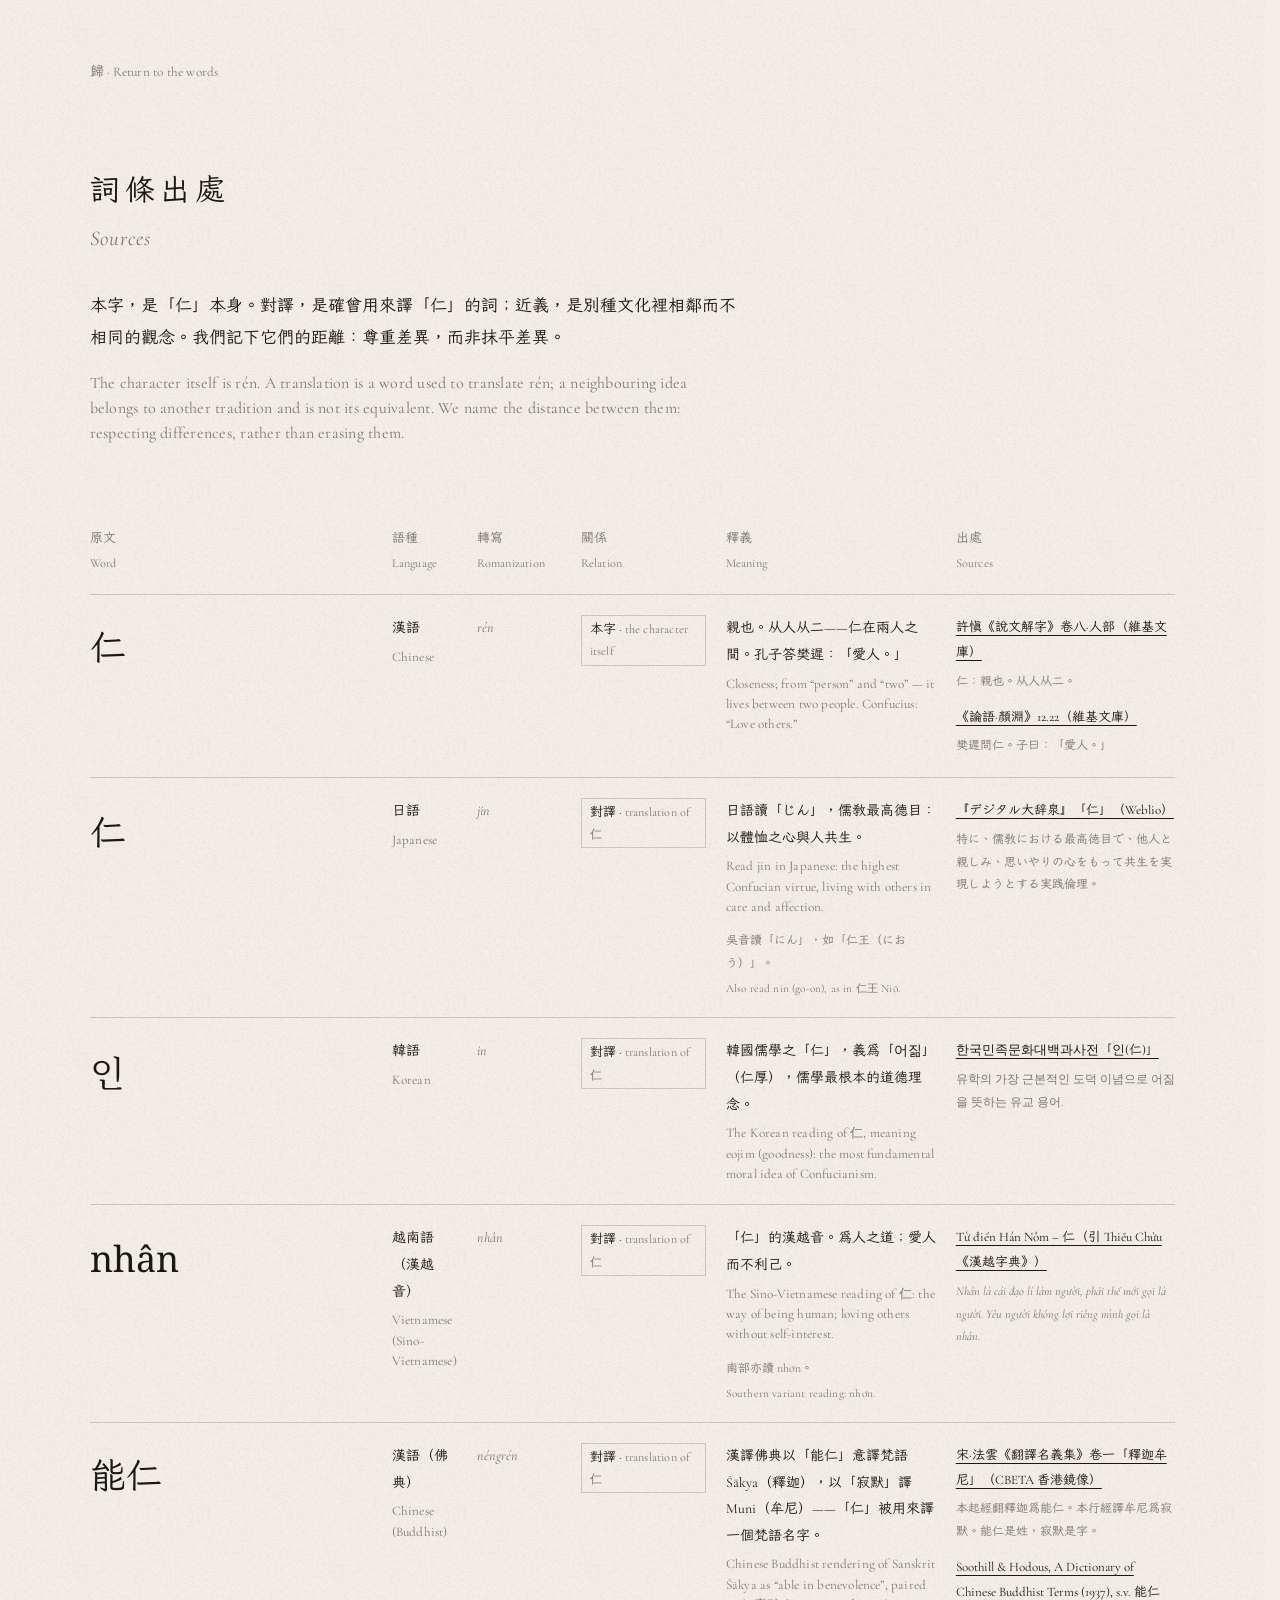
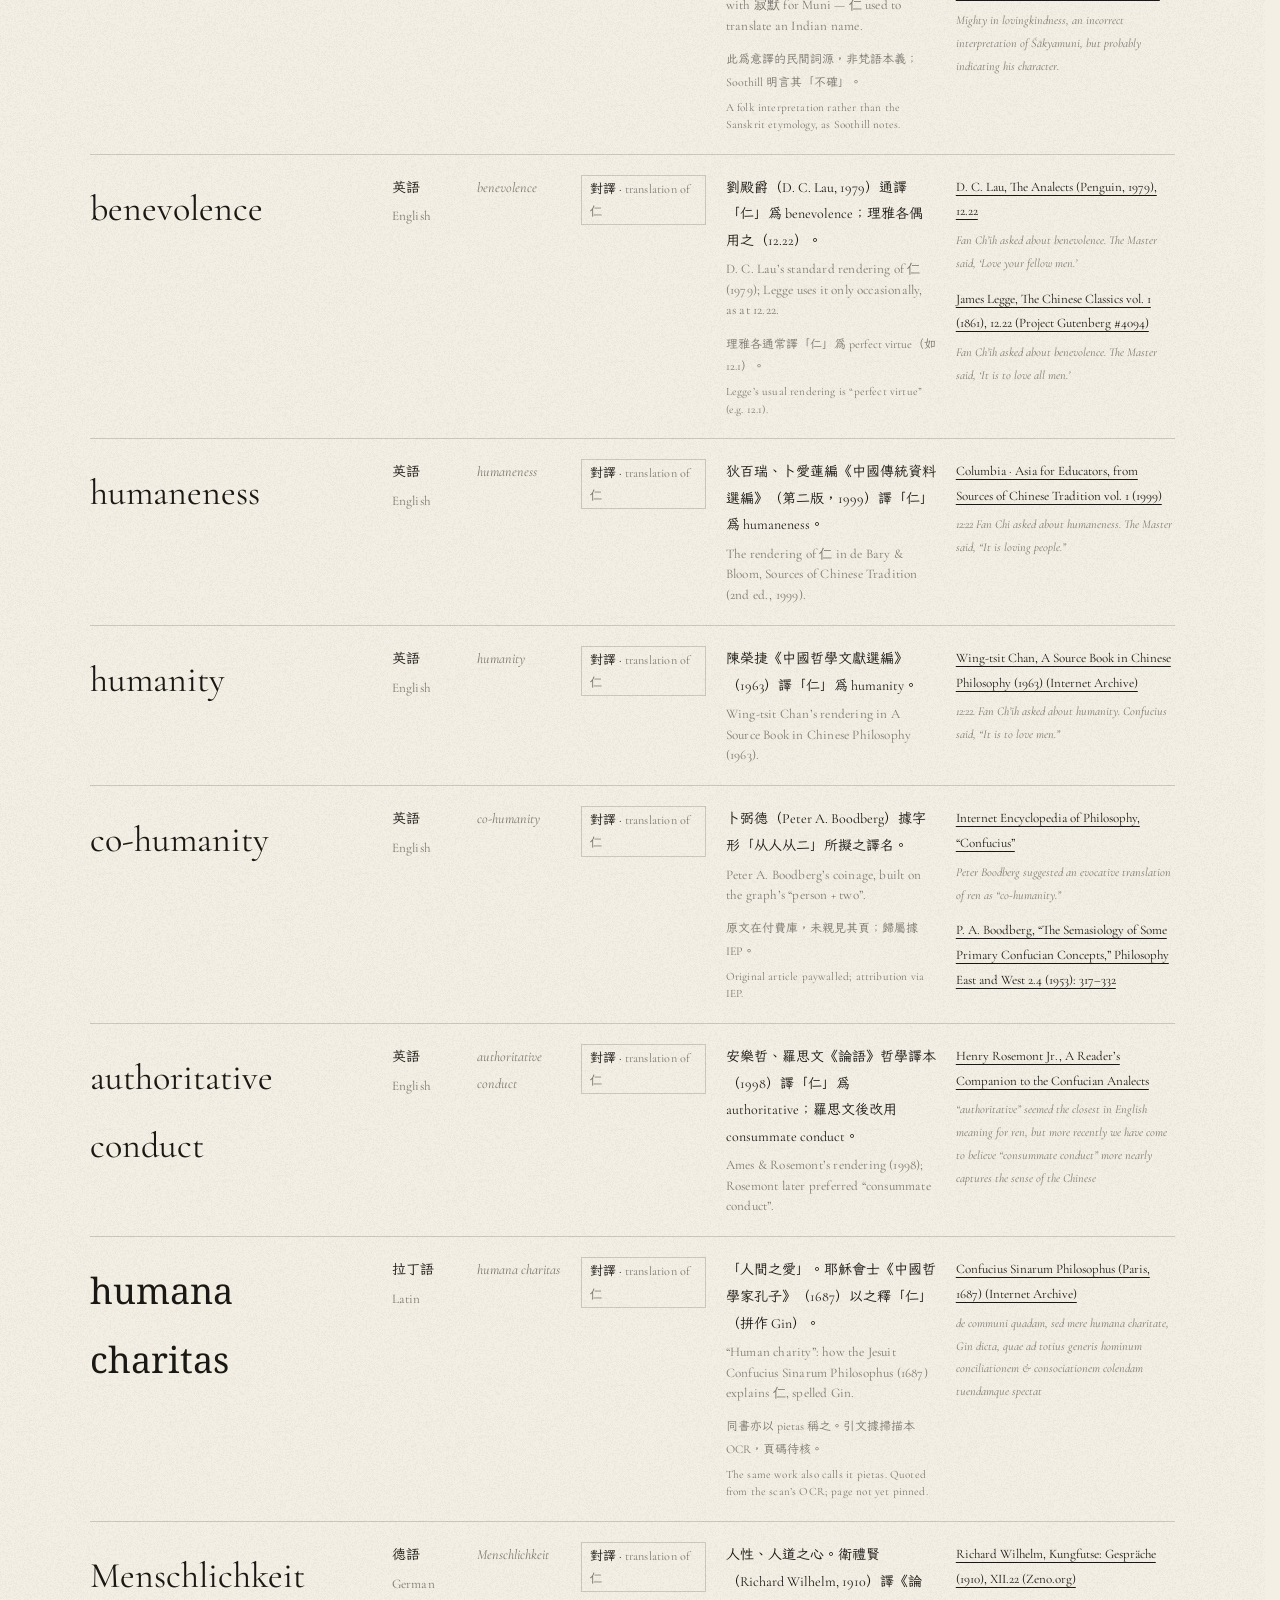
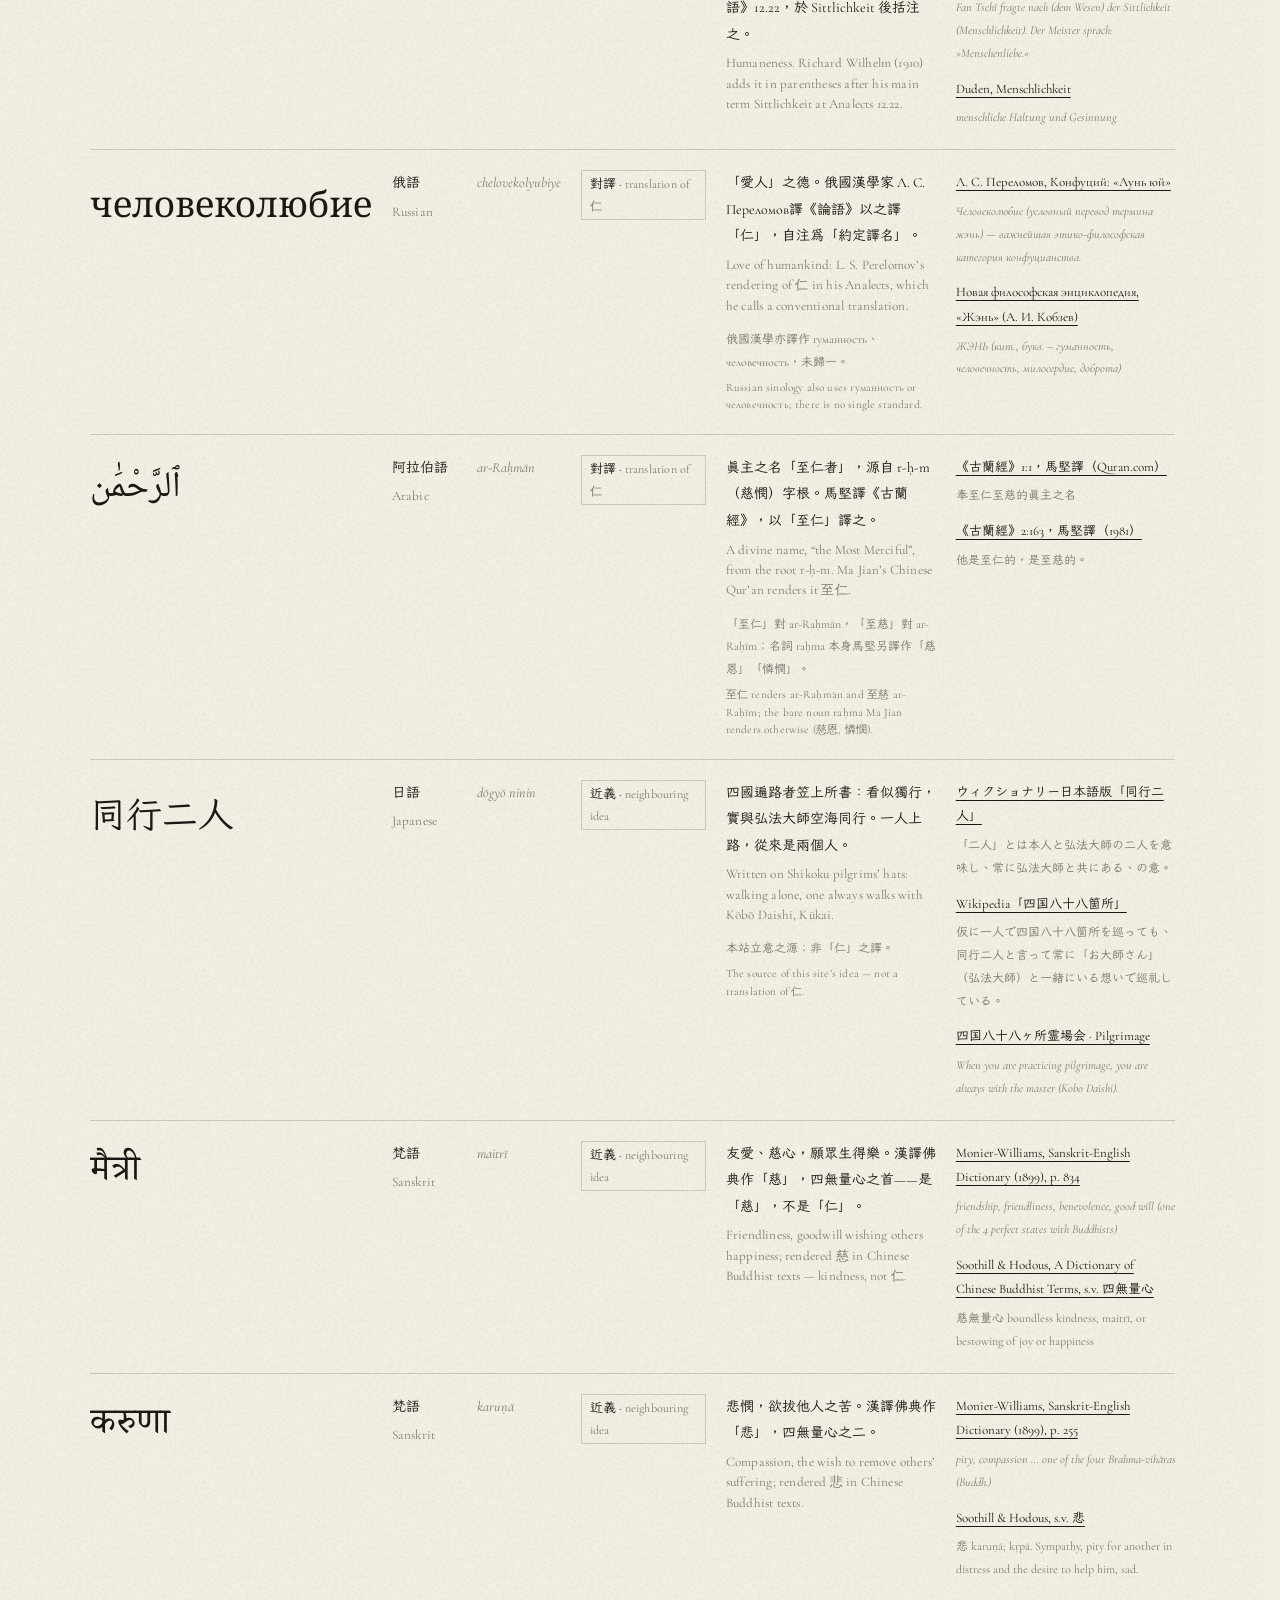
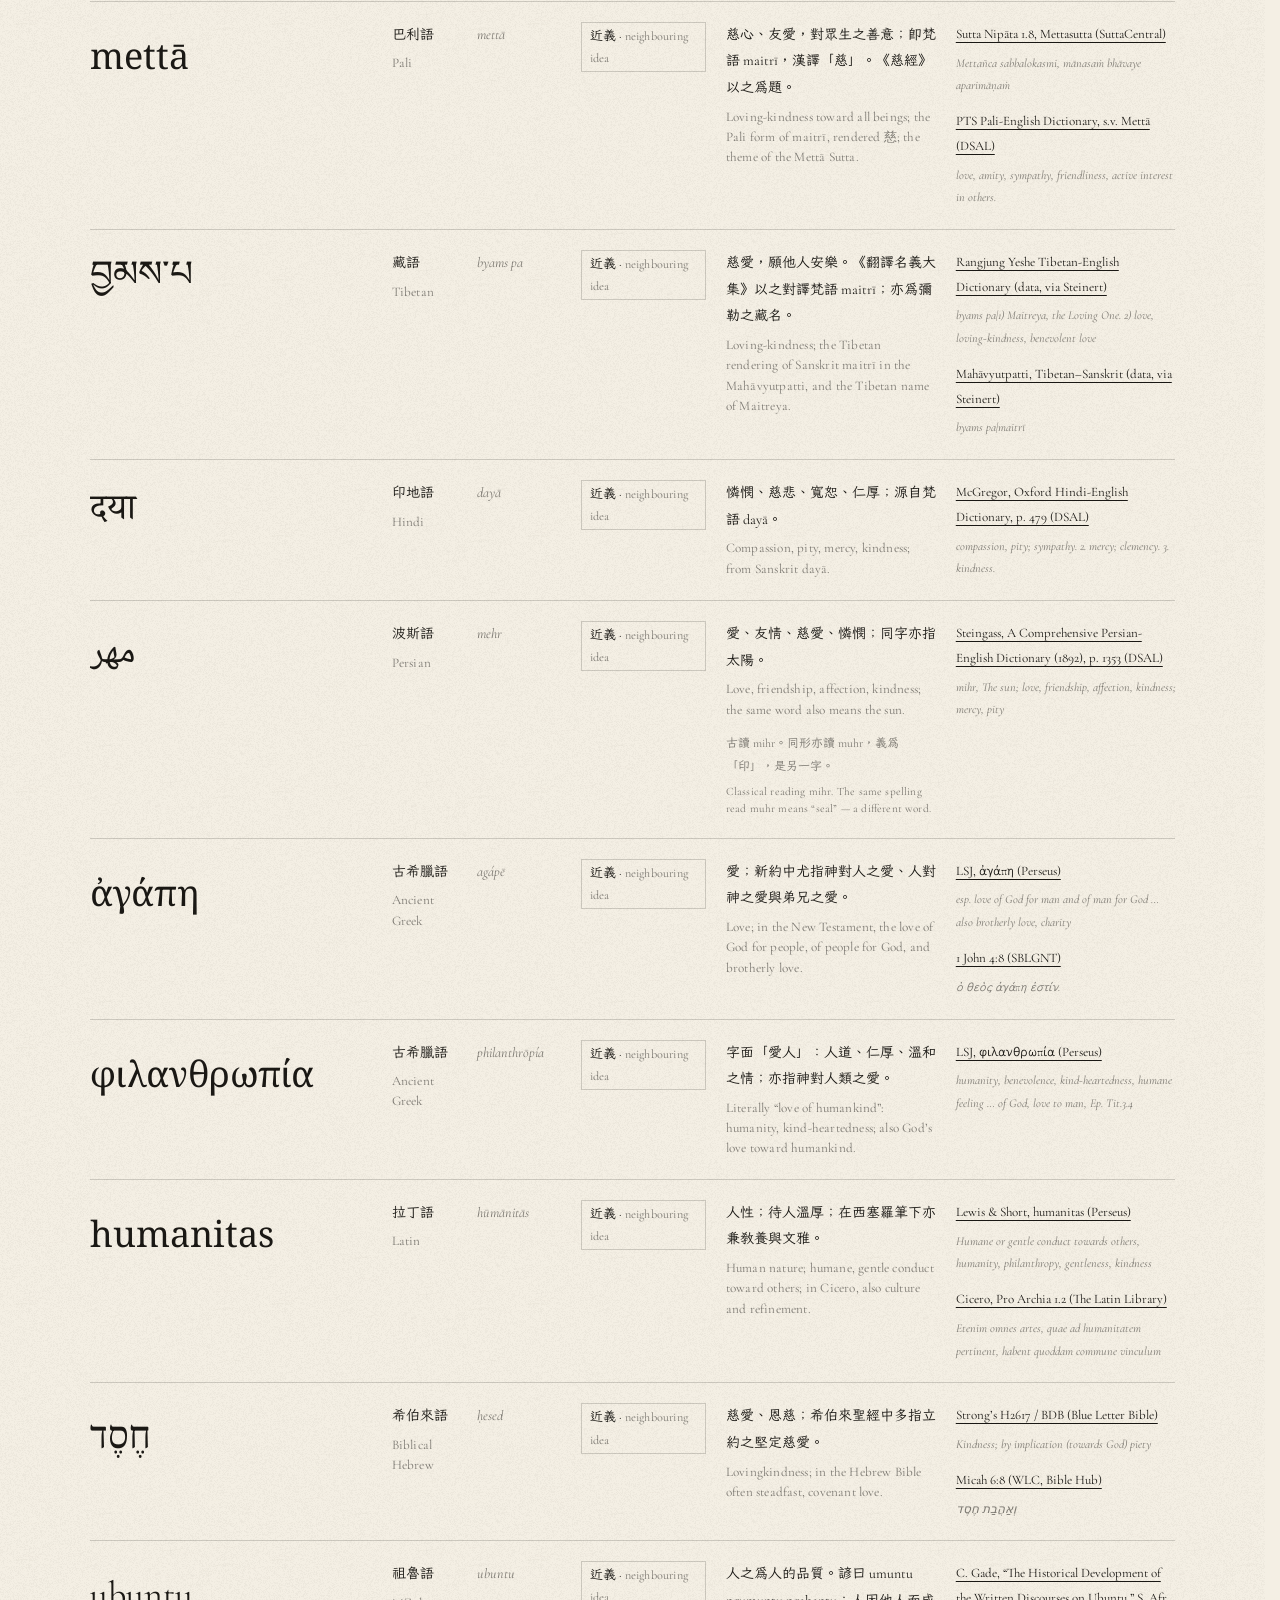
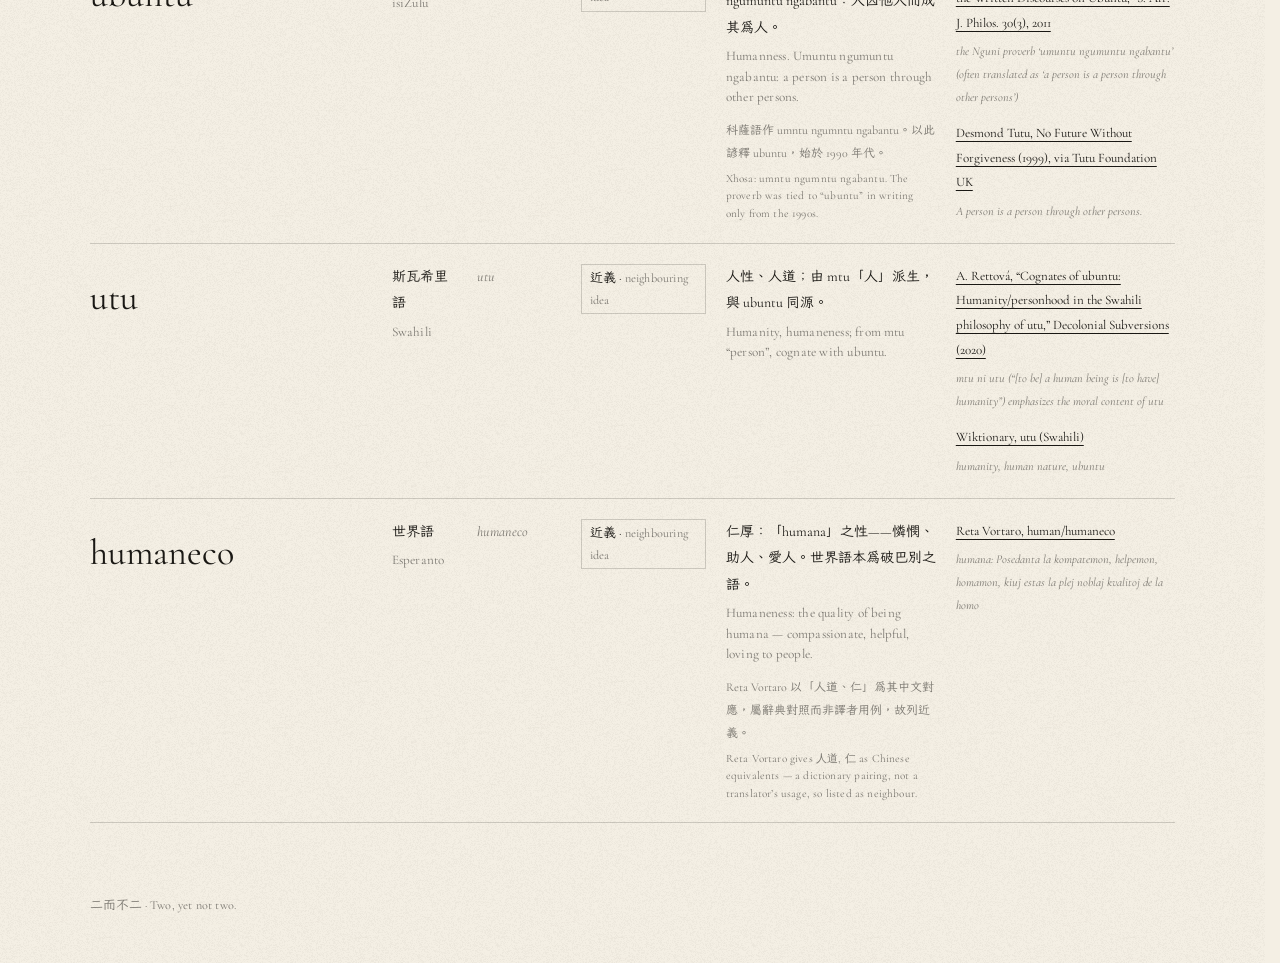
==== sources.html @ 0b252ec6 "仁 · 二人：首版單頁與 28 條查證詞條 - 沉石首屏：沉於紙下的「仁」、DOM 浮字、細墨相遇線、靠近則諸語聚來、仁字浮現 - 點字見源：卡片／手機抽屜，關係標籤（本字・對譯・近義）與逐條出處 -" ====
<!doctype html>
<html lang="zh-Hant">
<head>
  <meta charset="utf-8">
  <meta name="viewport" content="width=device-width, initial-scale=1, viewport-fit=cover">
  <title>詞條出處 · Sources — oneness.ren</title>
  <meta name="description" content="每一詞條的出處，及它與仁的關係。Sources for each word and its relation to rén.">
  <meta name="theme-color" content="#f4efe4" media="(prefers-color-scheme: light)">
  <meta name="theme-color" content="#0e0d0b" media="(prefers-color-scheme: dark)">
  <!-- 接域 oneness.ren 後改回 https://oneness.ren/sources.html -->
  <link rel="canonical" href="https://hosuke.github.io/oneness-ren/sources.html">
  <link rel="icon" href="data:image/svg+xml,%3Csvg xmlns='http://www.w3.org/2000/svg' viewBox='0 0 48 48'%3E%3Crect x='2' y='2' width='44' height='44' fill='%23b8472a'/%3E%3Ctext x='24' y='35' text-anchor='middle' font-size='35' font-family='serif' fill='%23f4efe4'%3E仁%3C/text%3E%3C/svg%3E">
  <link rel="preconnect" href="https://fonts.googleapis.com">
  <link rel="preconnect" href="https://fonts.gstatic.com" crossorigin>
  <link rel="stylesheet" href="css/style.css">
  <script type="module" src="js/main.js"></script>
</head>
<body data-page="sources">
  <main class="sources-page">
    <a class="back-link" href="index.html">歸 · <span class="en" lang="en">Return to the words</span></a>
    <header>
      <h1>詞條出處<span class="en" lang="en">Sources</span></h1>
      <p>本字，是「仁」本身。對譯，是確曾用來譯「仁」的詞；近義，是別種文化裡相鄰而不相同的觀念。我們記下它們的距離：尊重差異，而非抹平差異。</p>
      <p class="en" lang="en">The character itself is rén. A translation is a word used to translate rén; a neighbouring idea belongs to another tradition and is not its equivalent. We name the distance between them: respecting differences, rather than erasing them.</p>
    </header>
    <noscript><p>詞條表須啟用 JavaScript，方可從資料檔載入。<span class="en" lang="en">Enable JavaScript to load the source table from the entry data.</span></p></noscript>
    <div class="source-table-wrap" role="region" aria-label="出處表 · Source table" tabindex="0">
      <table class="source-table">
        <caption class="sr-only">已核詞條與出處 · Verified entries and sources</caption>
        <thead><tr>
          <th scope="col">原文<span class="en" lang="en">Word</span></th>
          <th scope="col">語種<span class="en" lang="en">Language</span></th>
          <th scope="col">轉寫<span class="en" lang="en">Romanization</span></th>
          <th scope="col">關係<span class="en" lang="en">Relation</span></th>
          <th scope="col">釋義<span class="en" lang="en">Meaning</span></th>
          <th scope="col">出處<span class="en" lang="en">Sources</span></th>
        </tr></thead>
        <tbody id="sources-body"></tbody>
      </table>
    </div>
    <footer class="sources-footer">二而不二 <span class="en" lang="en">· Two, yet not two.</span></footer>
  </main>
</body>
</html>
---- css/style.css ----
:root {
  color-scheme: light dark;
  --paper: #f4efe4;
  --ink: #1a1814;
  --ink-soft: rgba(26,24,20,.55);
  --vermilion: #b8472a;
  --stone-ink: var(--ink);
  --hairline: rgba(26,24,20,.18);
  --zh-font: 'LXGW WenKai TC', 'Kaiti TC', 'STKaiti', 'KaiTi', serif;
  --latin-font: 'Cormorant Garamond', 'Noto Serif', Georgia, serif;
}
@media (prefers-color-scheme: dark) {
  :root {
    --paper: #0e0d0b;
    --ink: #e9e2cf;
    --ink-soft: rgba(233,226,207,.55);
    --stone-ink: rgba(216,179,106,1);
    --hairline: rgba(233,226,207,.2);
  }
}
* { box-sizing: border-box; }
html { background: var(--paper); scrollbar-gutter: stable; }
body { margin: 0; background: var(--paper); color: var(--ink); font: 17px/1.9 'Cormorant Garamond', 'LXGW WenKai TC', 'Noto Serif', 'Kaiti TC', serif; }
button, a { -webkit-tap-highlight-color: transparent; }
button { font: inherit; color: inherit; }
button, a { touch-action: manipulation; }
button { cursor: pointer; }
a { color: inherit; text-decoration-thickness: .5px; text-underline-offset: .3em; }
a:hover { text-decoration-thickness: 1px; }
:focus-visible { outline: 1px solid var(--ink-soft); outline-offset: 6px; }
p { margin: 0 0 1em; }
h1, h2 { font-weight: 400; }
.en, :lang(en) { font-family: var(--latin-font); }
.en { color: var(--ink-soft); font-size: .94em; line-height: 1.55; letter-spacing: .015em; }
.roman { font-family: var(--latin-font); font-style: italic; color: var(--ink-soft); }
:lang(hi), :lang(sa), :lang(mr), :lang(ne) { font-family: 'Noto Serif Devanagari', 'Kohinoor Devanagari', serif; }
:lang(bo), :lang(dz) { font-family: 'Noto Serif Tibetan', 'Kailasa', serif; }
:lang(ar), :lang(fa), :lang(ur) { font-family: 'Noto Naskh Arabic', 'Geeza Pro', serif; }
:lang(he), :lang(yi) { font-family: 'Noto Serif Hebrew', 'New Peninim MT', serif; }
:lang(el), :lang(grc), :lang(ru), :lang(uk), :lang(bg), :lang(sr), :lang(vi), :lang(pi), :lang(la) { font-family: 'Noto Serif', Georgia, serif; }
:lang(ko) { font-family: 'Noto Serif KR', 'AppleMyungjo', serif; }
:lang(ja) { font-family: var(--zh-font), 'Hiragino Mincho ProN', serif; }
[hidden] { display: none !important; }
.sr-only { position: absolute; width: 1px; height: 1px; padding: 0; margin: -1px; overflow: hidden; clip-path: inset(50%); white-space: nowrap; border: 0; }
.entry-access:focus-within { position: fixed; inset: 20px auto auto 20px; z-index: 20; width: min(420px, calc(100vw - 40px)); height: auto; max-height: 70vh; padding: 16px 24px; margin: 0; overflow: auto; clip-path: none; white-space: normal; background: var(--paper); border: 1px solid var(--ink-soft); }
.entry-access h2 { margin: 0 0 12px; font-size: 18px; }
.entry-access ul { margin: 0; padding: 0; list-style: none; }
.entry-access button { display: block; width: 100%; padding: 10px 0; background: none; text-align: start; border: 0; font-size: 15px; }
.skip-link { position: fixed; left: 24px; top: -120px; z-index: 25; padding: 12px 20px; background: var(--paper); border: 1px solid var(--ink-soft); }
.skip-link:focus { top: 20px; }
.float-scene { position: relative; isolation: isolate; overflow: hidden; }
.hero { height: 100vh; height: 100svh; }
.stone, .stone-glow { position: absolute; top: 47%; left: 50%; width: min(80vh, 94vw); width: min(80svh, 94vw); height: min(80vh, 94vw); height: min(80svh, 94vw); transform: translate(-50%, -50%); pointer-events: none; }
.stone { opacity: 0; fill: var(--stone-ink); }
.stone text { font-family: var(--zh-font); font-size: 1000px; }
.stone-glow { opacity: 0; fill: none; stroke: var(--vermilion); stroke-width: 1px; }
.threads, .floats { position: absolute; inset: 0; width: 100%; height: 100%; }
.threads { pointer-events: none; }
.w { position: absolute; inset: 0 auto auto 0; display: block; width: max-content; line-height: 1.25; cursor: pointer; user-select: text; touch-action: pan-y; transform-origin: center; will-change: transform; }
.w.is-frozen { z-index: 2; }
.scene-caption { position: absolute; z-index: 3; }
.hero-caption { left: max(6.5vw, 28px); bottom: max(7vh, 38px); pointer-events: none; }
.hero-caption h1 { margin: 0; font-size: 23px; letter-spacing: .2em; }
.hero-caption > .en { margin: 3px 0 17px; font-size: 19px; font-style: italic; }
.scene-hint { margin: 0; font-size: 13px; color: var(--ink-soft); letter-spacing: .06em; }
.scene-hint .en { font-size: .94em; letter-spacing: .015em; }
.motion-toggle { pointer-events: auto; margin: 10px 0 0 -8px; padding: 6px 8px; border: 0; background: none; font-size: 12px; color: var(--ink-soft); letter-spacing: .08em; }
.motion-toggle .en { font-size: .94em; }
.motion-toggle:hover, .motion-toggle[aria-pressed="true"] { color: var(--ink); }
.no-script { position: absolute; left: 6vw; top: 10vh; max-width: 350px; font-size: 14px; }
.no-script span { display: block; color: var(--ink-soft); }
.chapter { width: min(1220px, 100%); margin: auto; padding: 110px 54px; min-height: 112vh; display: grid; grid-template-columns: minmax(0, 1.08fr) minmax(0, 1fr); align-items: center; gap: 80px; }
.chapter-visual { position: relative; aspect-ratio: 1; min-width: 0; overflow: hidden; }
.chapter-svg { display: block; width: 100%; height: 100%; color: var(--ink); }
.ren-components { opacity: .78; }
.chapter-copy { max-width: 465px; }
.chapter-number { margin: 0 0 15px; font-size: 13px; color: var(--ink-soft); }
.chapter h2 { margin: 0 0 36px; font-size: 27px; letter-spacing: .2em; line-height: 1.65; }
.chapter h2 .en { display: block; margin-top: 4px; font-size: 19px; letter-spacing: .03em; font-style: italic; }
.chapter-copy > p { margin-bottom: 17px; }
.chapter-copy > p.en { margin-top: -5px; margin-bottom: 26px; }
blockquote { margin: 0 0 30px; }
blockquote p { margin: 0 0 4px; }
blockquote cite { display: block; margin: 0 0 10px; color: var(--ink-soft); font-size: 13px; font-style: normal; }
blockquote .en { font-size: 16px; }
.chapter-thought { margin-top: 36px; }
.chapter-thought .en { display: block; margin-top: 10px; }
.chapter-reference { color: var(--ink-soft); font-size: 12px; }
.chapter-reference :lang(en) { font-size: .94em; }
.babel-stage { position: absolute; left: 50%; top: 50%; width: 500px; height: 500px; transform-origin: center; }
.babel-brick { position: absolute; left: 0; top: 0; display: block; white-space: nowrap; line-height: 1.4; will-change: transform; color: var(--ink); }
.babel-ren { position: absolute; left: 120px; top: 15px; width: 260px; text-align: center; font-family: var(--zh-font); font-size: 260px; line-height: 1.1; color: var(--stone-ink); opacity: 0; }
.closing { height: 68vh; height: 68svh; }
.closing .stone, .closing .stone-glow { top: 38%; width: min(48vh, 80vw); height: min(48vh, 80vw); }
.closing-caption { bottom: max(38px, env(safe-area-inset-bottom)); left: 8%; right: 8%; text-align: center; }
.closing-line { font-size: 19px; letter-spacing: .12em; }
.closing-line .en { font-size: 17px; letter-spacing: .03em; }
.seal { display: block; width: 31px; height: 33px; margin: 20px auto 30px; border: 1px solid var(--vermilion); color: var(--vermilion); font-size: 24px; line-height: 29px; transform: rotate(-3deg); }
.footer-links { display: flex; justify-content: center; align-items: flex-start; gap: 36px; }
.footer-links a { font-size: 13px; text-decoration: none; color: var(--ink-soft); }
.footer-links a:hover { text-decoration: underline; }
.footer-links .en { display: block; font-size: .94em; }
.card-layer { position: fixed; inset: 0; z-index: 50; }
.card-backdrop { position: absolute; inset: 0; background: transparent; }
.word-card { position: absolute; width: 355px; max-height: calc(100vh - 40px); overflow-y: auto; overscroll-behavior: contain; padding: 32px; background: var(--paper); border: 1px solid var(--ink-soft); opacity: 0; transform: translateY(6px); transition: opacity .3s ease, transform .3s ease; scrollbar-width: thin; }
.is-open .word-card { opacity: 1; transform: translateY(0); }
.card-close { display: block; margin: -14px -12px 0 auto; border: 0; padding: 9px 12px; background: none; font-size: 13px; color: var(--ink-soft); }
.card-close .en { font-size: .94em; }
.card-word { margin: 0; font-size: 58px; line-height: 1.3; overflow-wrap: anywhere; }
.card-content > .roman { margin: 0 0 16px; font-size: 22px; }
.card-language { font-size: 13px; margin-bottom: 18px; }
.card-language .en { display: inline; margin-left: 10px; font-size: .94em; }
.card-gloss .en, .card-note .en { display: block; margin-top: 7px; }
.card-gloss { font-size: 16px; }
.relation-tag { display: inline-block; margin: 19px 0 6px; border: 1px solid var(--hairline); padding: 2px 8px; font-size: 13px; line-height: 1.7; }
.relation-tag .en { display: inline; font-size: .94em; }
.card-note { color: var(--ink-soft); font-size: 12px; margin-top: 12px; }
.source-heading { margin-top: 22px; font-size: 13px; }
.source-heading .en { display: inline; margin-left: 8px; font-size: .94em; }
.source-list { list-style: none; margin: 9px 0 0; padding: 0; font-size: 13px; }
.source-list li + li { margin-top: 12px; }
.source-quote { display: block; margin: 5px 0 0; font-size: 12px; font-style: italic; color: var(--ink-soft); }
.source-quote::before, .source-quote::after { content: ''; }
.source-quote.q-cjk { font-style: normal; }
.drawer-handle { display: none; }
.sources-page { max-width: 1380px; margin: auto; padding: 55px 7vw 45px; }
.back-link { font-size: 14px; text-decoration: none; color: var(--ink-soft); }
.sources-page header { max-width: 650px; margin: 75px 0 60px; }
.sources-page h1 { margin: 0 0 34px; font-size: 30px; letter-spacing: .17em; }
.sources-page h1 .en { display: block; margin-top: 4px; font-size: 21px; font-style: italic; letter-spacing: .04em; }
.source-table-wrap { width: 100%; overflow-x: auto; }
.source-table { width: 100%; min-width: 920px; border-collapse: collapse; text-align: start; }
.source-table th, .source-table td { padding: 20px 20px 20px 0; vertical-align: top; border-bottom: 1px solid var(--hairline); font-size: 14px; font-weight: 400; }
.source-table th { font-size: 13px; white-space: nowrap; color: var(--ink-soft); text-align: start; }
.source-table .en { display: block; margin-top: 5px; }
.source-table .table-word { font-size: 36px; }
.source-table .relation-tag { margin: 0; min-width: 125px; }
.source-table .relation-tag .en { display: inline; }
.source-table .source-list { margin-top: 0; min-width: 220px; }
.source-table td:nth-child(5) { min-width: 230px; max-width: 290px; }
.sources-footer { margin-top: 70px; color: var(--ink-soft); font-size: 13px; }
@media (max-width: 900px) and (min-width: 720px) {
  .chapter { gap: 35px; padding-inline: 34px; }
}
@media (max-width: 719px) {
  html { scrollbar-gutter: auto; }
  body { font-size: 16px; }
  .hero-caption { left: 28px; right: 24px; bottom: max(46px, env(safe-area-inset-bottom)); }
  .hero-caption h1 { font-size: 21px; }
  .scene-hint { max-width: 270px; font-size: 13px; }
  .scene-hint .en { display: block; margin-top: 3px; font-size: .94em; }
  .stone, .stone-glow { top: 43%; }
  .chapter { min-height: 0; padding: 76px 28px 65px; display: flex; flex-direction: column; gap: 28px; }
  .chapter-visual { width: 100%; max-width: 420px; }
  .chapter-copy { width: 100%; max-width: 460px; }
  .chapter h2 { margin-bottom: 28px; font-size: 24px; }
  .chapter h2 .en { font-size: 18px; }
  .chapter-number { margin-bottom: 10px; }
  .chapter-thought { margin-top: 30px; }
  .closing-caption { left: 25px; right: 25px; bottom: 32px; }
  .closing-line { font-size: 18px; }
  .closing-line .en { display: block; margin-top: 5px; font-size: 16px; }
  .footer-links { flex-wrap: wrap; gap: 20px 27px; }
  .footer-links a:first-child { flex-basis: 100%; }
  .seal { margin: 19px auto 25px; }
  .word-card { width: 100%; inset: auto 0 0; max-height: 70vh; max-height: 70svh; padding: 18px 28px calc(26px + env(safe-area-inset-bottom)); border-width: 1px 0 0; transform: translateY(100%); }
  .card-backdrop { background: var(--paper); opacity: .42; }
  .drawer-handle { display: block; width: 32px; height: 2px; margin: -5px auto 14px; background: var(--ink-soft); touch-action: none; }
  .card-word { font-size: 52px; }
  .card-close { margin-top: -15px; }
  .sources-page { padding: 35px 26px; }
  .sources-page header { margin-top: 55px; }
}
@media (prefers-reduced-motion: reduce) {
  *, *::before, *::after { scroll-behavior: auto !important; transition: none !important; animation: none !important; }
  .stone { opacity: .08; }
  .w, .babel-brick { will-change: auto; }
}
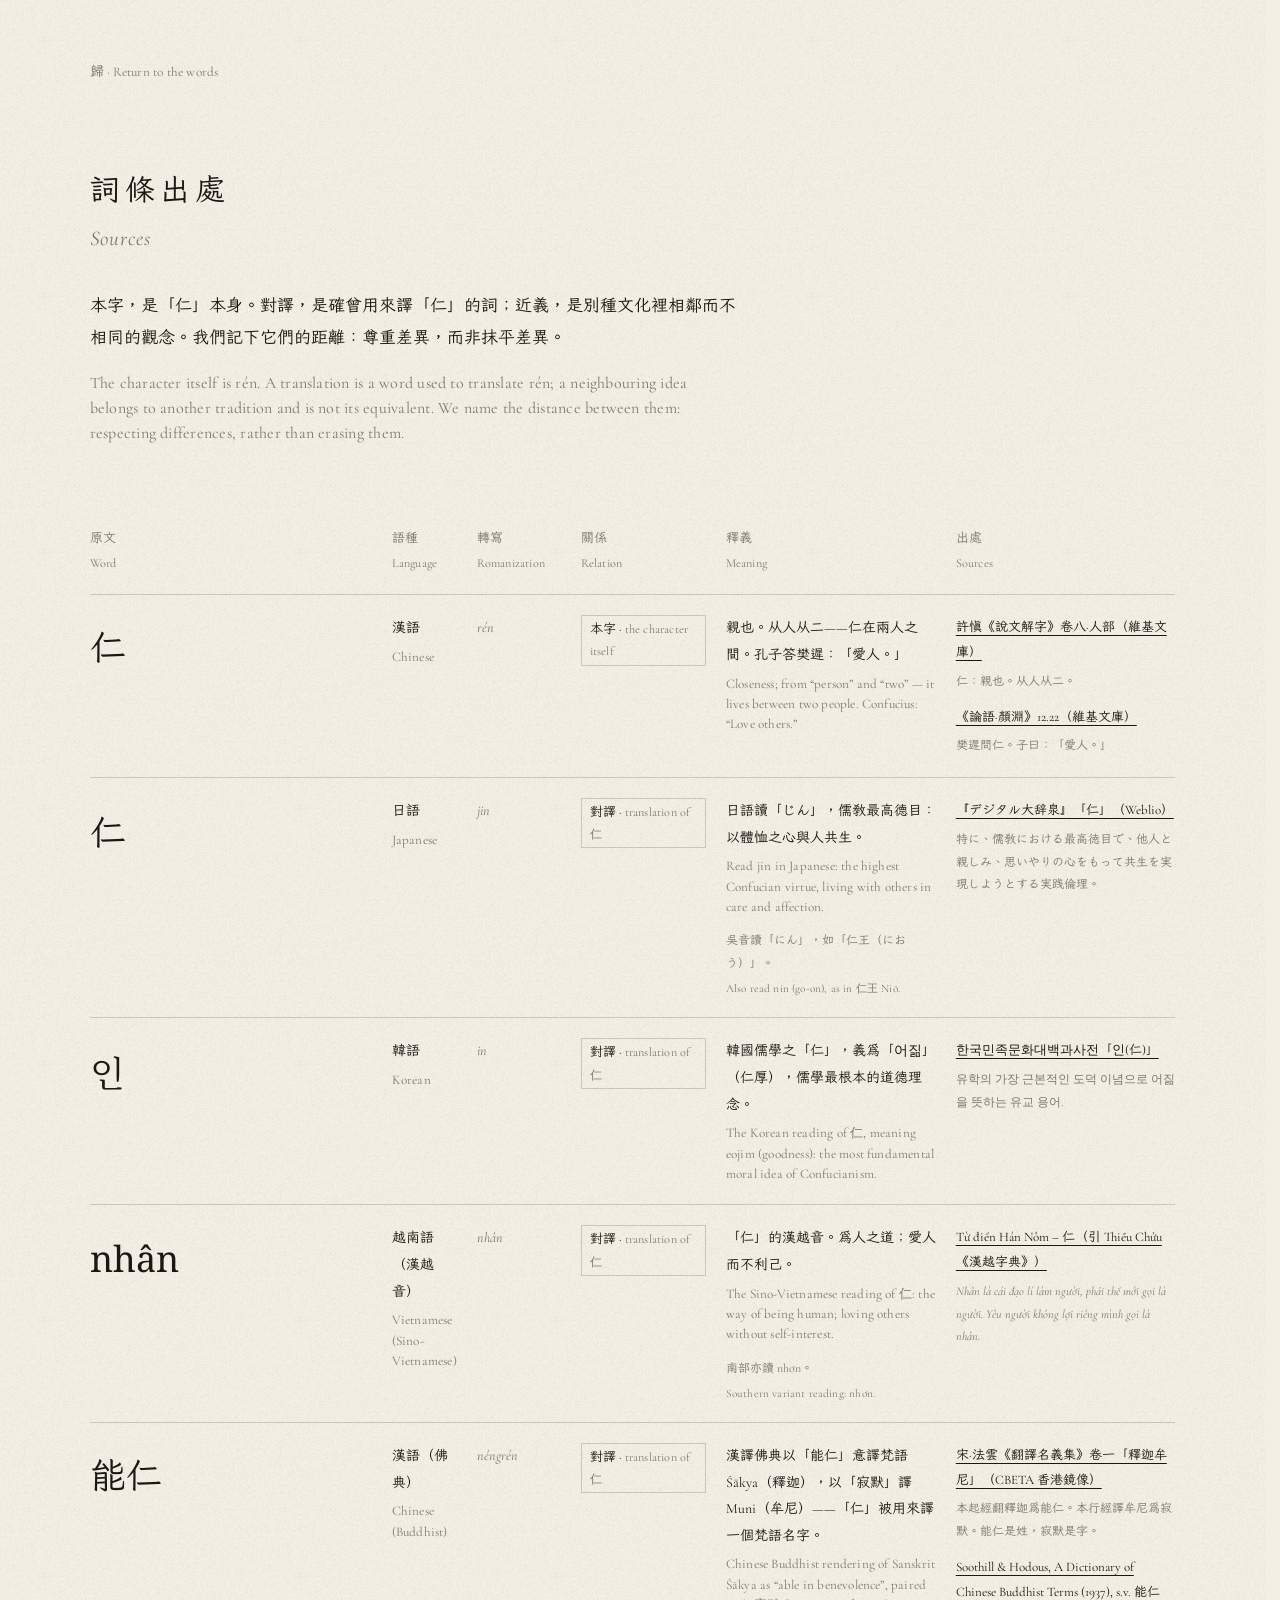
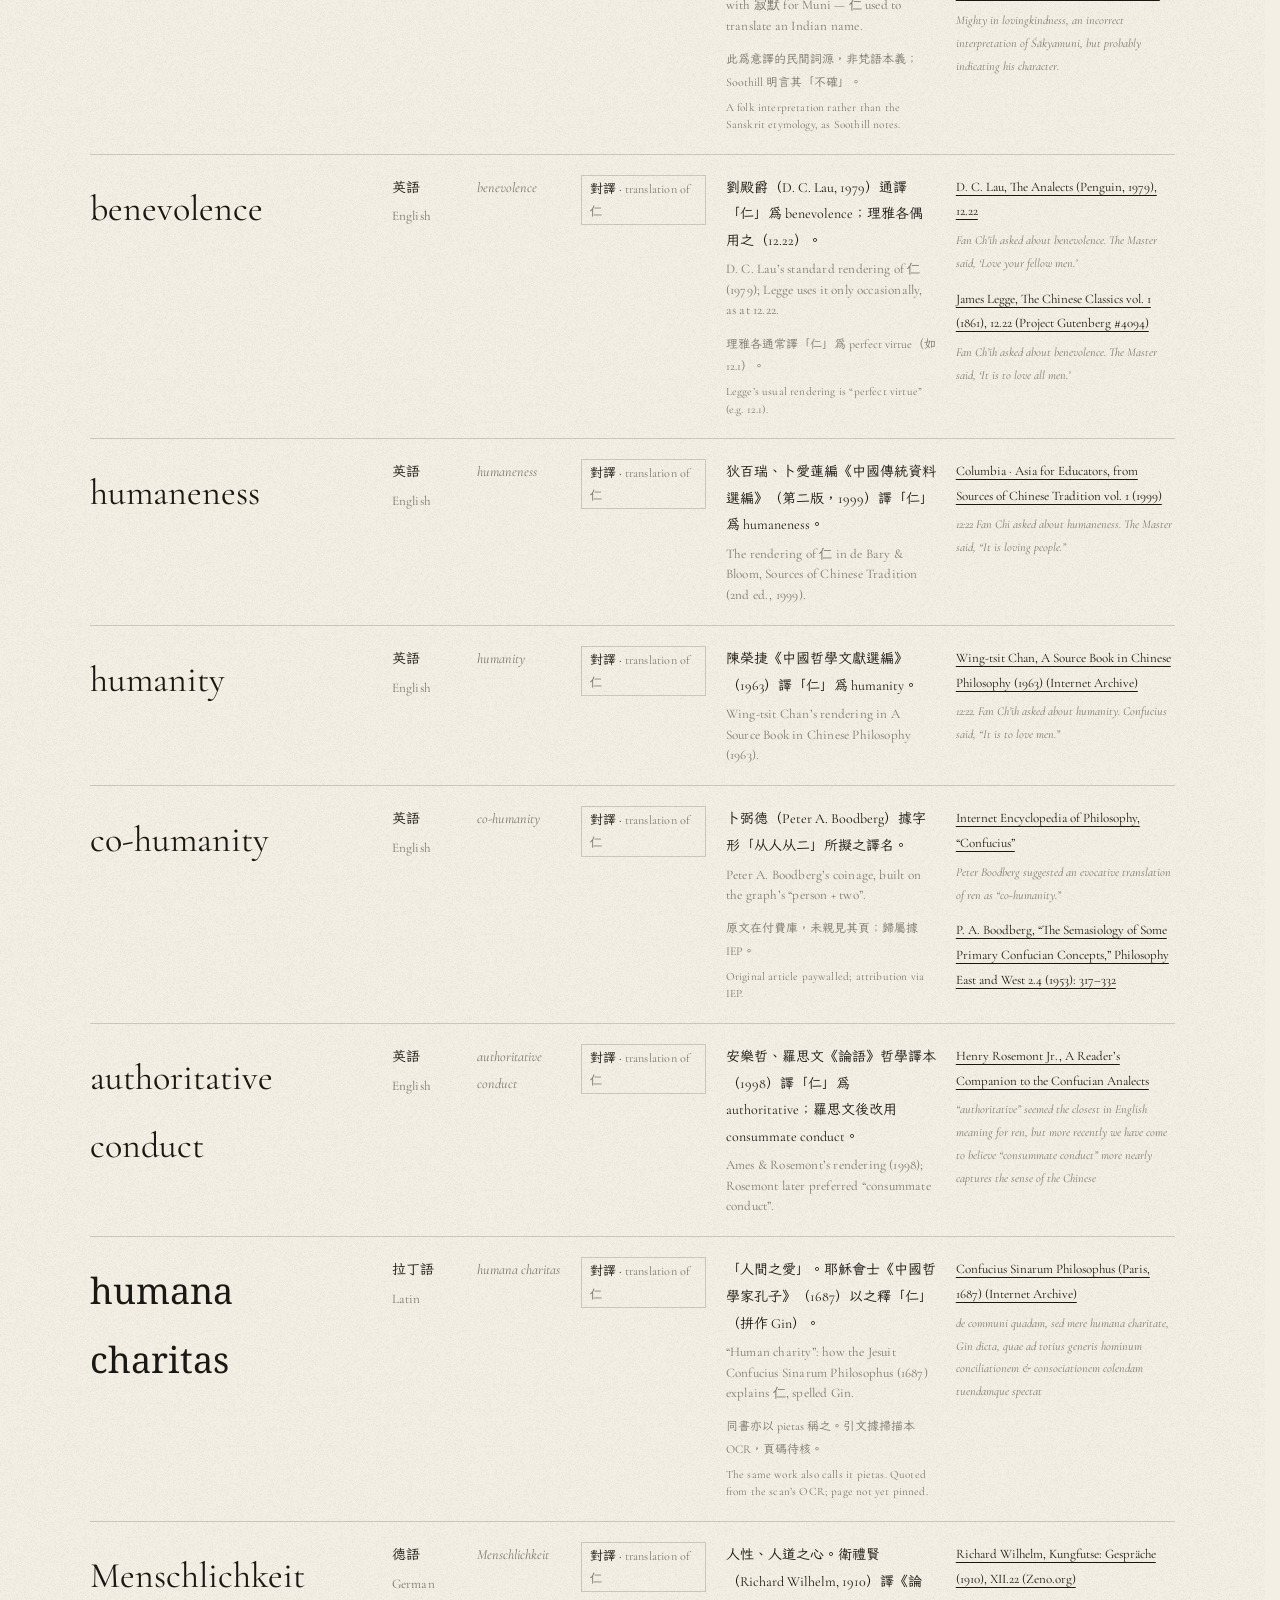
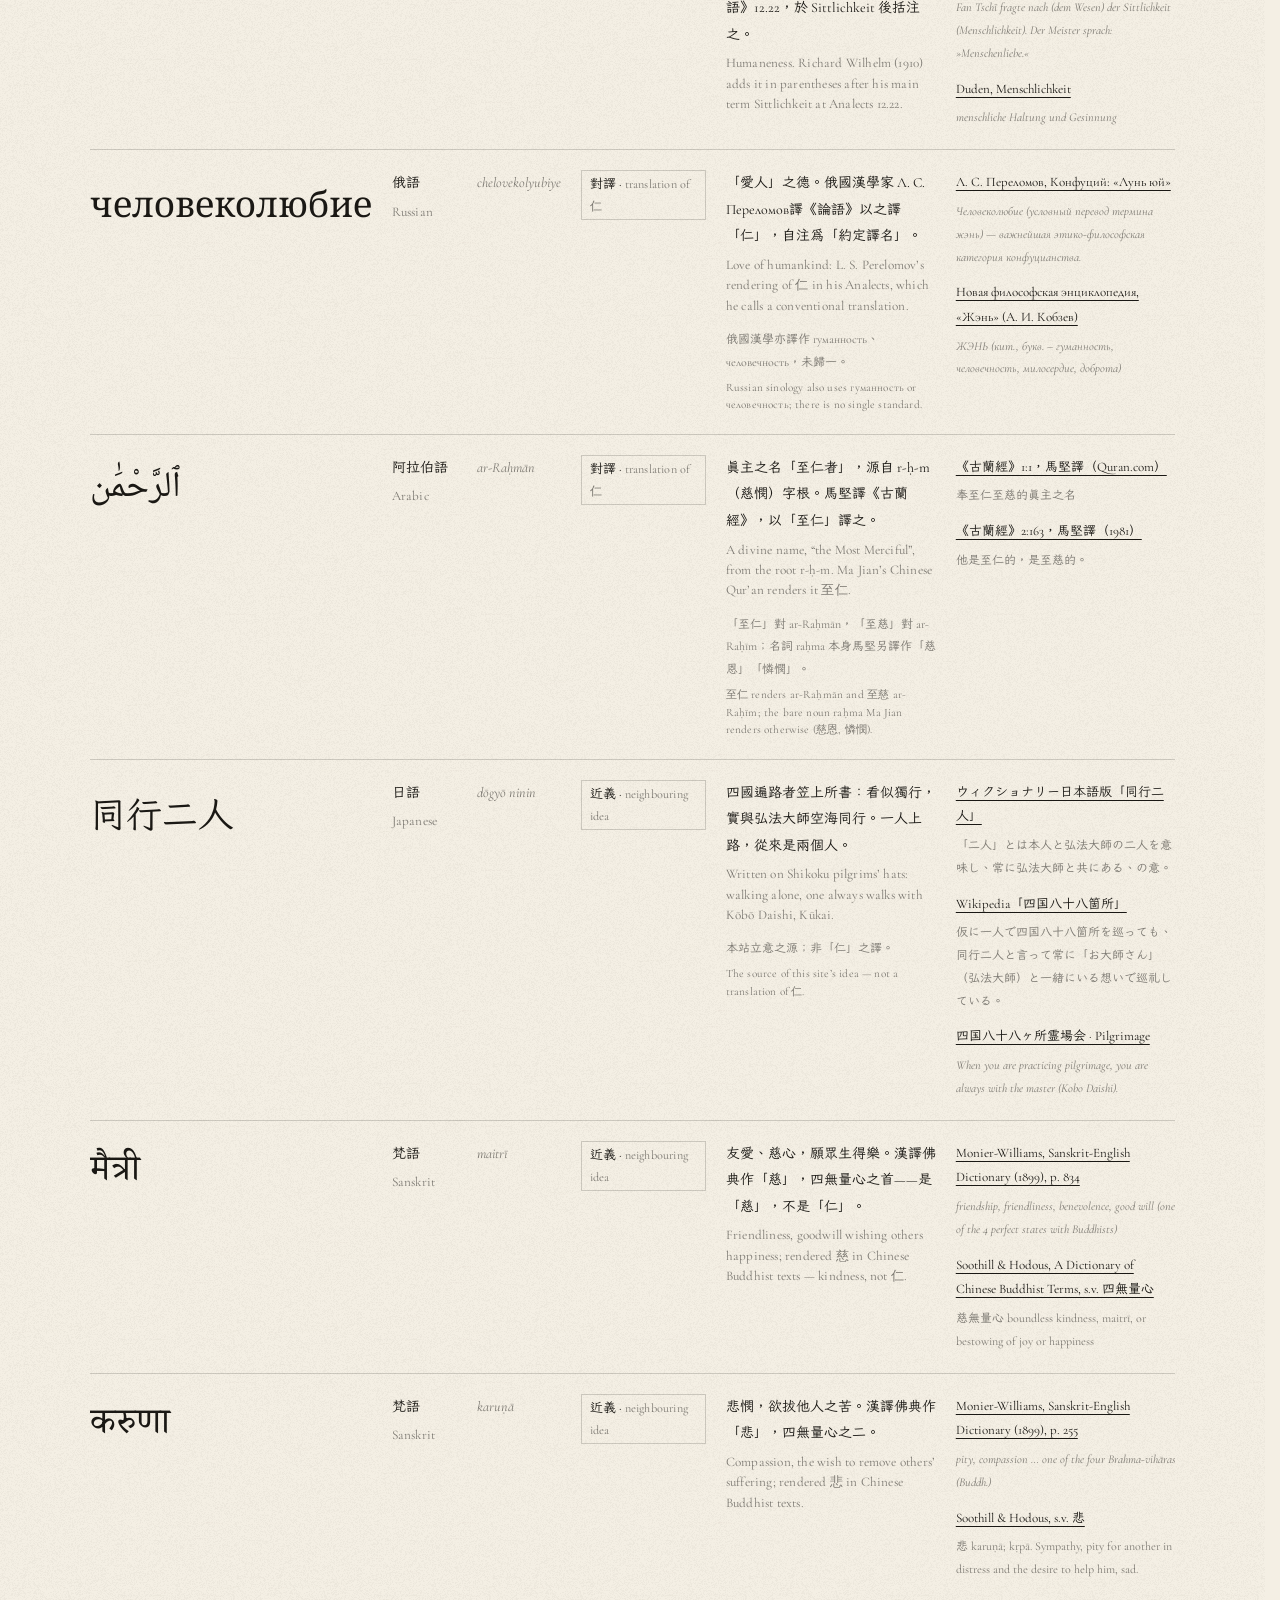
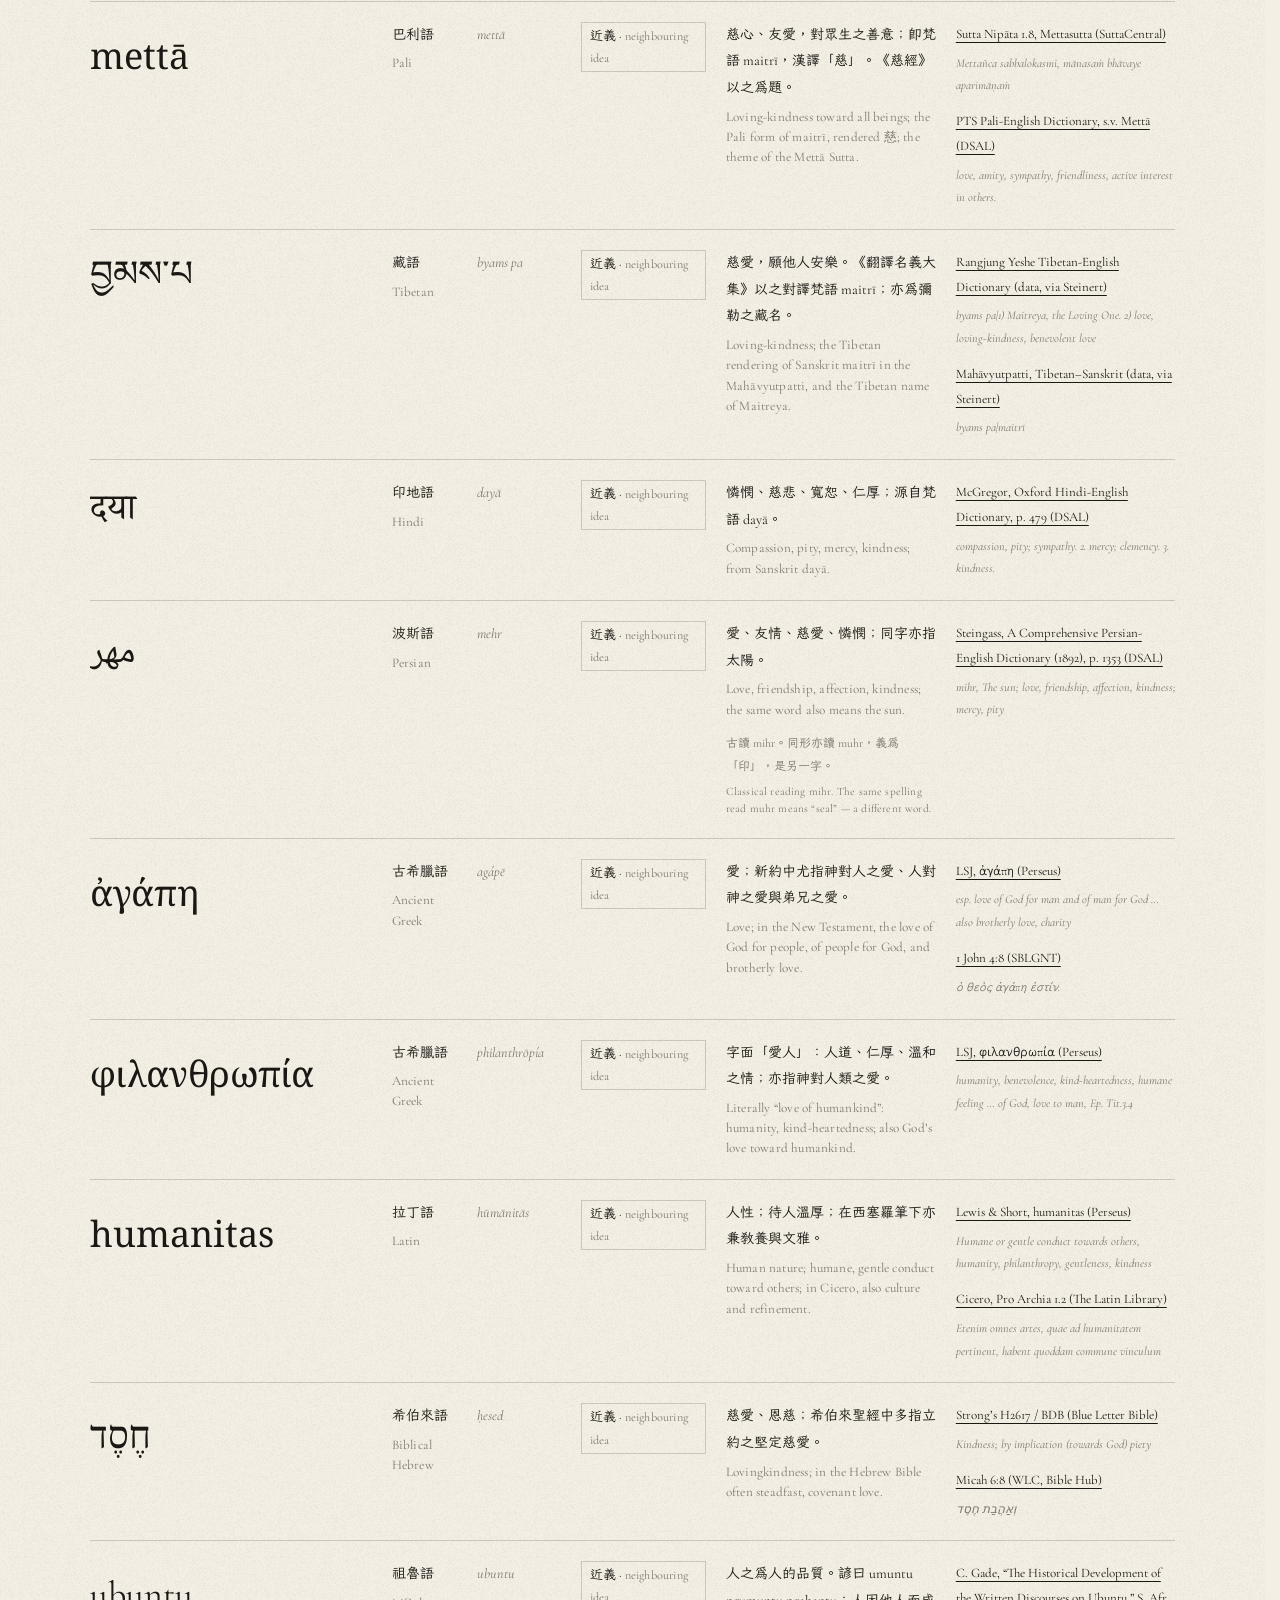
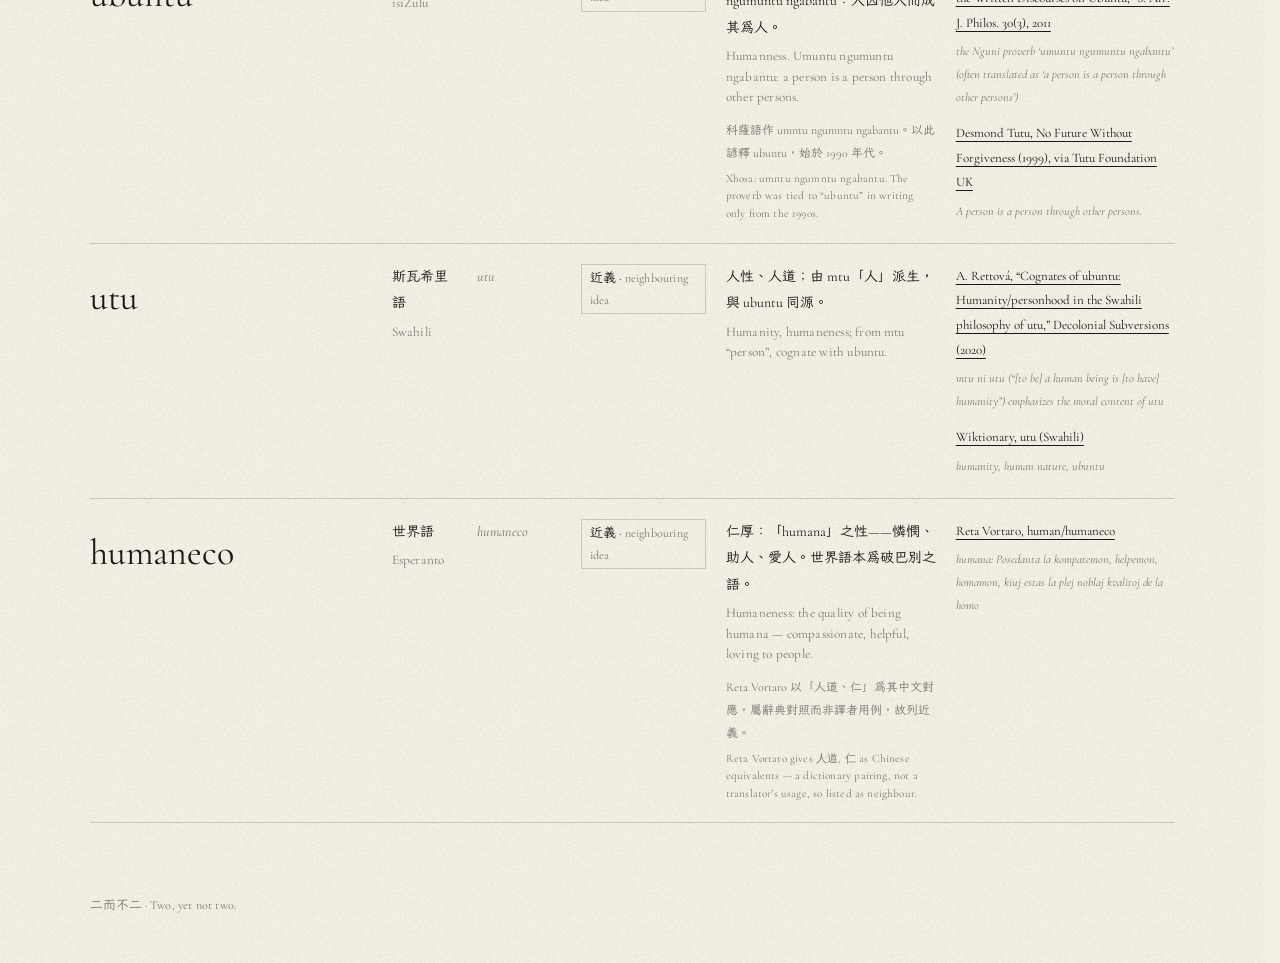
==== commit 3e7eedfe: "接域 oneness.ren：CNAME 與 canonical/og 改回主域 Co-Authored-By: Claude Opus 5.5 <noreply@anthropic.com>" ====
--- a/sources.html
+++ b/sources.html
@@ -7,8 +7,7 @@
   <meta name="description" content="每一詞條的出處，及它與仁的關係。Sources for each word and its relation to rén.">
   <meta name="theme-color" content="#f4efe4" media="(prefers-color-scheme: light)">
   <meta name="theme-color" content="#0e0d0b" media="(prefers-color-scheme: dark)">
-  <!-- 接域 oneness.ren 後改回 https://oneness.ren/sources.html -->
-  <link rel="canonical" href="https://hosuke.github.io/oneness-ren/sources.html">
+  <link rel="canonical" href="https://oneness.ren/sources.html">
   <link rel="icon" href="data:image/svg+xml,%3Csvg xmlns='http://www.w3.org/2000/svg' viewBox='0 0 48 48'%3E%3Crect x='2' y='2' width='44' height='44' fill='%23b8472a'/%3E%3Ctext x='24' y='35' text-anchor='middle' font-size='35' font-family='serif' fill='%23f4efe4'%3E仁%3C/text%3E%3C/svg%3E">
   <link rel="preconnect" href="https://fonts.googleapis.com">
   <link rel="preconnect" href="https://fonts.gstatic.com" crossorigin>
--- a/css/style.css
+++ b/css/style.css
@@ -87,9 +87,6 @@
 .chapter-thought .en { display: block; margin-top: 10px; }
 .chapter-reference { color: var(--ink-soft); font-size: 12px; }
 .chapter-reference :lang(en) { font-size: .94em; }
-.babel-stage { position: absolute; left: 50%; top: 50%; width: 500px; height: 500px; transform-origin: center; }
-.babel-brick { position: absolute; left: 0; top: 0; display: block; white-space: nowrap; line-height: 1.4; will-change: transform; color: var(--ink); }
-.babel-ren { position: absolute; left: 120px; top: 15px; width: 260px; text-align: center; font-family: var(--zh-font); font-size: 260px; line-height: 1.1; color: var(--stone-ink); opacity: 0; }
 .closing { height: 68vh; height: 68svh; }
 .closing .stone, .closing .stone-glow { top: 38%; width: min(48vh, 80vw); height: min(48vh, 80vw); }
 .closing-caption { bottom: max(38px, env(safe-area-inset-bottom)); left: 8%; right: 8%; text-align: center; }
@@ -173,6 +170,29 @@
 }
 @media (prefers-reduced-motion: reduce) {
   *, *::before, *::after { scroll-behavior: auto !important; transition: none !important; animation: none !important; }
-  .stone { opacity: .08; }
-  .w, .babel-brick { will-change: auto; }
+  .w { will-change: auto; }
 }
+
+/* ── 水面 · the one screen ─────────────────────────── */
+.water { position: relative; height: 100vh; height: 100svh; overflow: hidden; isolation: isolate; cursor: default; }
+.water .depth, .water .surface, .water .floats { position: absolute; inset: 0; width: 100%; height: 100%; }
+.water .depth, .water .surface { pointer-events: none; }
+.water .w { opacity: 0; }
+.water .word-ink { display: block; transform-origin: center; transition: transform .8s cubic-bezier(.2,.7,.2,1); }
+.water .w.is-frozen .word-ink { transform: scale(1.3); }
+.water .motion-toggle { position: absolute; left: max(18px, env(safe-area-inset-left)); bottom: max(16px, env(safe-area-inset-bottom)); margin: 0; padding: 10px; z-index: 3; font-family: var(--zh-font); font-size: 12px; color: var(--ink-soft); opacity: .45; transition: opacity .6s ease; }
+.water .motion-toggle:hover, .water .motion-toggle:focus-visible, .water .motion-toggle[aria-pressed="true"] { opacity: .9; }
+.water .seal { position: absolute; right: max(24px, env(safe-area-inset-right)); bottom: max(22px, env(safe-area-inset-bottom)); z-index: 3; margin: 0; width: 22px; height: 24px; font-family: var(--zh-font); font-size: 17px; line-height: 21px; text-align: center; text-decoration: none; opacity: .55; transition: opacity .6s ease; }
+.water .seal:hover, .water .seal:focus-visible { opacity: 1; }
+.below { min-height: 62vh; display: flex; flex-direction: column; align-items: center; justify-content: center; gap: 6px; padding: 80px 28px 70px; text-align: center; }
+.below-line { font-family: var(--zh-font); font-size: 19px; letter-spacing: .14em; }
+.below-line .en { font-size: 16px; letter-spacing: .03em; }
+.below-quote { margin-bottom: 44px; font-family: var(--zh-font); font-size: 14px; color: var(--ink-soft); letter-spacing: .08em; }
+.below-quote .en { display: block; margin-top: 4px; letter-spacing: .02em; }
+.below-links { display: flex; flex-wrap: wrap; justify-content: center; gap: 18px 34px; }
+.below-links a { font-family: var(--zh-font); font-size: 13px; text-decoration: none; color: var(--ink-soft); }
+.below-links a:hover { color: var(--ink); }
+.below-links .en { display: block; font-size: .94em; }
+
+.is-still .water .word-ink { transition: none; }
+.is-still .w { will-change: auto; }
